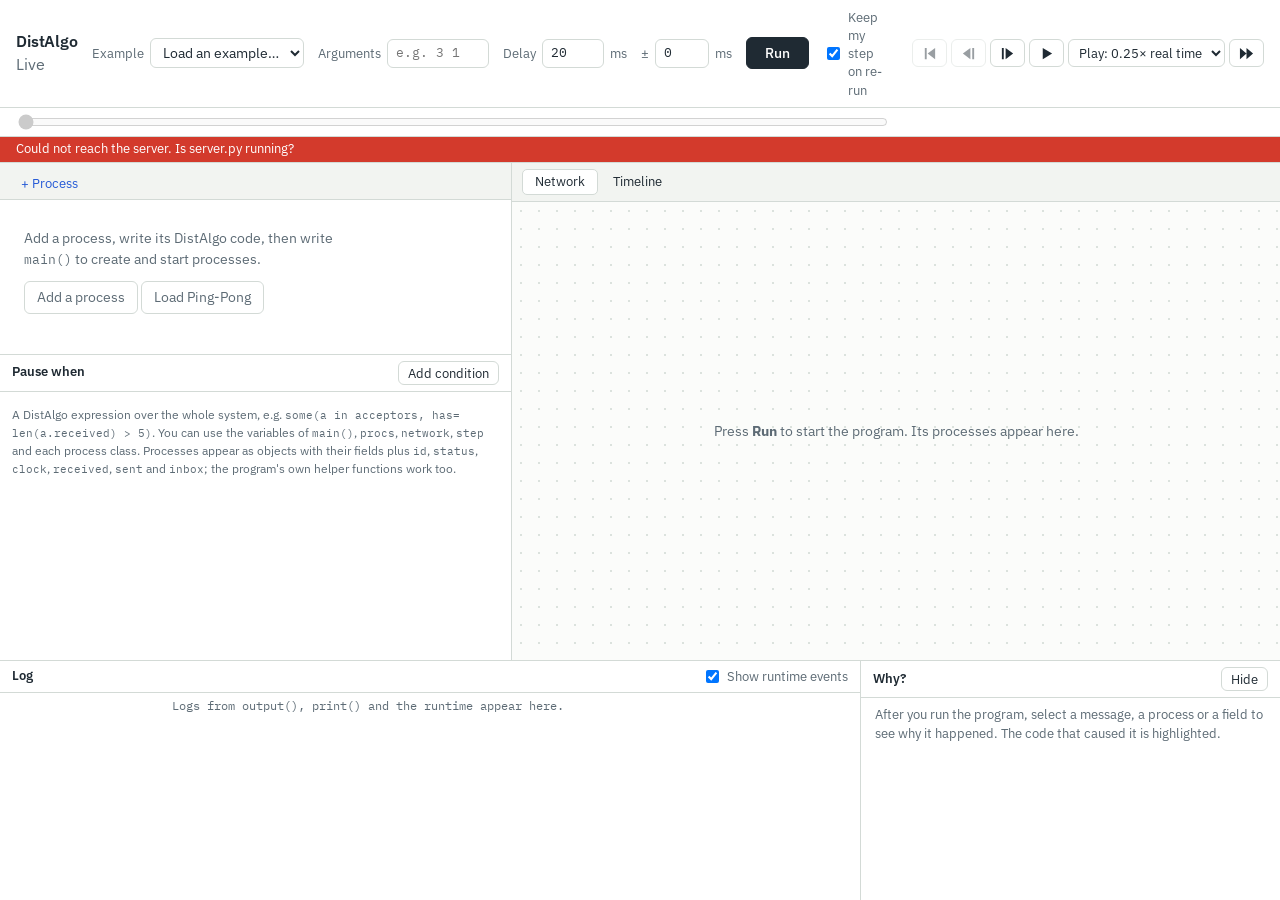
==== ui/replay/index.html @ 69dfcfcd "Copy the DistAlgo Live page as the starting point for the replay page Unchanged copies of app.js, st" ====
<!DOCTYPE html>
<html lang="en">
<head>
<meta charset="utf-8">
<meta name="viewport" content="width=device-width, initial-scale=1">
<title>DistAlgo Live</title>
<link rel="preconnect" href="https://fonts.googleapis.com">
<link rel="stylesheet" href="https://fonts.googleapis.com/css2?family=IBM+Plex+Mono:wght@400;500&family=IBM+Plex+Sans:wght@400;500;600&display=swap">
<link rel="stylesheet" href="style.css">
</head>
<body>
<header class="bar">
  <div class="brand">DistAlgo <span>Live</span></div>
  <label class="ctl">
    <span>Example</span>
    <select id="example"><option value="">Load an example…</option></select>
  </label>
  <label class="ctl">
    <span>Arguments</span>
    <input id="argv" type="text" spellcheck="false" placeholder="e.g. 3 1" size="10">
  </label>
  <label class="ctl" title="How long every message takes to arrive (virtual time)">
    <span>Delay</span>
    <input id="delay" type="number" min="0" step="1" value="20" style="width:62px"> <span>ms</span>
  </label>
  <label class="ctl" title="Extra random delay per message, 0 to this many ms (seeded, so runs repeat)">
    <span>±</span>
    <input id="jitter" type="number" min="0" step="1" value="0" style="width:54px"> <span>ms</span>
  </label>
  <button id="run" class="primary" title="Compile the program and run main() (Ctrl+Enter)">Run</button>
  <label class="check" title="When you re-run edited code, replay the same steps to get back to where you were">
    <input id="keep" type="checkbox" checked> Keep my step on re-run
  </label>
  <div class="spacer"></div>
  <nav class="transport" aria-label="Time controls">
    <button id="reset" title="Back to the start (step 0)" aria-label="Reset">
      <svg viewBox="0 0 16 16"><path d="M3 2h2v12H3zM14 2v12L6 8z"/></svg></button>
    <button id="back" title="Step back (←)" aria-label="Step back">
      <svg viewBox="0 0 16 16"><path d="M10 2v12L2 8zM14 2v12h-2V2z"/></svg></button>
    <button id="step" title="Step forward (→)" aria-label="Step forward">
      <svg viewBox="0 0 16 16"><path d="M6 2v12l8-6zM2 2h2v12H2z"/></svg></button>
    <button id="auto" title="Play steps one after another; pauses at breakpoints (space)" aria-label="Play">
      <svg class="i-play" viewBox="0 0 16 16"><path d="M4 2v12l10-6z"/></svg>
      <svg class="i-pause" viewBox="0 0 16 16"><path d="M3 2h4v12H3zM9 2h4v12H9z"/></svg></button>
    <select id="speed" title="How Play moves: one step at a time, or real time (the clock runs and pauses with Play)" aria-label="Play speed">
      <option value="steps">Play: step by step</option>
      <option value="0.1">Play: 0.1× real time</option>
      <option value="0.25" selected>Play: 0.25× real time</option>
      <option value="0.5">Play: 0.5× real time</option>
      <option value="1">Play: 1× real time</option>
      <option value="2">Play: 2× real time</option>
    </select>
    <button id="until" title="Run until a breakpoint or condition" aria-label="Run to breakpoint">
      <svg viewBox="0 0 16 16"><path d="M1 2v12l7-6zM8 2v12l7-6z"/></svg></button>
  </nav>
</header>

<div class="timebar">
  <input id="scrub" type="range" min="0" max="0" value="0" aria-label="Step">
  <div id="clock" class="clock"></div>
</div>
<div id="status" class="status" role="status"></div>

<main class="layout">
  <section class="left">
    <div class="tabs" id="tabs" role="tablist"></div>
    <div class="editor" id="editor">
      <div class="gutter" id="gutter" title="Click a line number to set a breakpoint"></div>
      <div class="code">
        <pre class="backdrop" id="backdrop" aria-hidden="true"></pre>
        <textarea id="code" spellcheck="false" autocapitalize="off" autocomplete="off" wrap="off"></textarea>
      </div>
    </div>
    <div class="empty" id="empty">
      <p>Add a process, write its DistAlgo code, then write <code>main()</code> to create and start processes.</p>
      <p><button id="add-first">Add a process</button> <button id="load-pingpong">Load Ping-Pong</button></p>
    </div>
    <section class="conds">
      <div class="panel-head">
        <h2>Pause when</h2>
        <button id="add-cond" class="small">Add condition</button>
      </div>
      <div id="cond-list"></div>
      <p class="hint">A DistAlgo expression over the whole system, e.g.
        <code>some(a in acceptors, has= len(a.received) &gt; 5)</code>.
        You can use <span id="cond-names">the variables of <code>main()</code>, <code>procs</code>, <code>network</code>, <code>step</code> and each process class</span>.
        Processes appear as objects with their fields plus <code>id</code>, <code>status</code>, <code>clock</code>,
        <code>received</code>, <code>sent</code> and <code>inbox</code>; the program's own helper functions work too.</p>
    </section>
  </section>

  <section class="right">
    <div class="viewtabs">
      <button data-view="network" class="on">Network</button>
      <button data-view="timeline">Timeline</button>
      <span class="legend" id="legend"></span>
    </div>
    <div class="stage" id="stage">
      <div class="net" id="net">
        <svg id="netsvg"></svg>
        <div class="cards" id="cards"></div>
      </div>
      <div class="timeline" id="timeline" hidden><svg id="tlsvg"></svg></div>
      <div class="stage-empty" id="stage-empty"><p>Press <b>Run</b> to start the program. Its processes appear here.</p></div>
    </div>
  </section>

  <section class="bottom">
    <div class="log-wrap">
      <div class="panel-head">
        <h2>Log</h2>
        <label class="check"><input id="show-sys" type="checkbox" checked> Show runtime events</label>
      </div>
      <div class="log" id="log"></div>
    </div>
    <aside class="why" id="why-wrap">
      <div class="panel-head">
        <h2>Why?</h2>
        <button id="why-toggle" class="small" aria-expanded="true">Hide</button>
      </div>
      <div class="why-body" id="why"></div>
    </aside>
  </section>
</main>
<div class="tip" id="tip"></div>
<script src="d3.min.js"></script>
<script src="app.js"></script>
</body>
</html>
---- ui/replay/style.css ----
:root {
  --paper: #f2f4f1;
  --canvas: #fbfcfa;
  --grid: #dbe2dd;
  --ink: #1f2a33;
  --muted: #5d6b75;
  --line: #d3dad6;
  --blue: #2459d6;
  --blue-soft: rgba(36, 89, 214, 0.12);
  --mark: rgba(245, 196, 40, 0.42);
  --mark-strong: rgba(245, 180, 20, 0.75);
  --red: #d33a2c;
  --ok: #2f7d4f;
  --mono: "IBM Plex Mono", ui-monospace, Menlo, Consolas, monospace;
  --sans: "IBM Plex Sans", system-ui, -apple-system, "Segoe UI", sans-serif;
  --code-size: 13px;
  --code-line: 20px;
}

* { box-sizing: border-box; }
html, body { height: 100%; margin: 0; }
body {
  font: 14px/1.45 var(--sans);
  color: var(--ink);
  background: var(--paper);
  display: flex;
  flex-direction: column;
  overflow: hidden;
}
button, input, select, textarea { font: inherit; color: inherit; }
code { font-family: var(--mono); font-size: 0.92em; }
h2 { font-size: 13px; font-weight: 600; margin: 0; }
:focus-visible { outline: 2px solid var(--blue); outline-offset: 1px; }

button {
  background: #fff;
  border: 1px solid var(--line);
  border-radius: 6px;
  padding: 5px 12px;
  cursor: pointer;
}
button:hover { border-color: #9fb0a8; }
button:disabled { opacity: 0.45; cursor: default; }
button.primary {
  background: var(--ink);
  color: #fff;
  border-color: var(--ink);
  font-weight: 500;
  padding: 5px 18px;
}
button.primary.stale { background: var(--blue); border-color: var(--blue); }
button.small { padding: 2px 9px; font-size: 12.5px; }

/* ---- top bar ---------------------------------------------------------- */
.bar {
  display: flex;
  align-items: center;
  gap: 14px;
  padding: 8px 16px;
  background: #fff;
  border-bottom: 1px solid var(--line);
}
.brand { font-weight: 600; font-size: 16px; letter-spacing: -0.01em; }
.brand span { font-weight: 400; color: var(--muted); }
.ctl { display: flex; align-items: center; gap: 6px; color: var(--muted); font-size: 12.5px; }
.ctl select, .ctl input {
  border: 1px solid var(--line);
  border-radius: 6px;
  padding: 4px 8px;
  background: #fff;
  color: var(--ink);
  font-size: 13.5px;
}
.ctl input { font-family: var(--mono); font-size: 13px; }
.check { display: flex; align-items: center; gap: 5px; font-size: 12.5px; color: var(--muted); }
.spacer { flex: 1; }
.transport { display: flex; gap: 4px; }
.transport button { padding: 5px 9px; line-height: 0; }
.transport svg { width: 15px; height: 15px; fill: var(--ink); }
#auto .i-pause { display: none; }
#auto.on .i-pause { display: inline; }
#auto.on .i-play { display: none; }
#auto.on { background: var(--blue-soft); border-color: var(--blue); }

.timebar {
  display: flex;
  align-items: center;
  gap: 14px;
  padding: 4px 16px;
  background: #fff;
  border-bottom: 1px solid var(--line);
}
#scrub { flex: 1; accent-color: var(--blue); }
.clock { font-size: 12.5px; color: var(--muted); white-space: nowrap; min-width: 360px; text-align: right; }
.clock b { color: var(--ink); font-weight: 500; }
.status {
  min-height: 26px;
  padding: 3px 16px;
  font-size: 13px;
  color: var(--muted);
  border-bottom: 1px solid var(--line);
  background: var(--paper);
  white-space: nowrap;
  overflow: hidden;
  text-overflow: ellipsis;
}
.status.error { color: #fff; background: var(--red); white-space: pre-wrap; }
.status.stop { color: var(--ink); background: var(--mark); }

/* ---- layout ----------------------------------------------------------- */
.layout {
  flex: 1;
  min-height: 0;
  display: grid;
  grid-template-columns: minmax(380px, 40%) 1fr;
  grid-template-rows: minmax(0, 1fr) 240px;
}
.left {
  grid-row: 1;
  display: flex;
  flex-direction: column;
  min-height: 0;
  border-right: 1px solid var(--line);
  background: #fff;
}
.right { grid-row: 1; display: flex; flex-direction: column; min-height: 0; min-width: 0; }
.bottom {
  grid-column: 1 / 3;
  display: flex;
  min-height: 0;
  border-top: 1px solid var(--line);
  background: #fff;
}
.panel-head {
  display: flex;
  align-items: center;
  justify-content: space-between;
  gap: 10px;
  padding: 6px 12px;
  border-bottom: 1px solid var(--line);
}

/* ---- tabs + editor ---------------------------------------------------- */
.tabs {
  display: flex;
  gap: 2px;
  padding: 6px 8px 0;
  border-bottom: 1px solid var(--line);
  overflow-x: auto;
  flex-shrink: 0;
  background: var(--paper);
}
.tab {
  position: relative;
  border: 1px solid transparent;
  border-bottom: none;
  border-radius: 6px 6px 0 0;
  padding: 5px 10px 6px 12px;
  background: transparent;
  display: flex;
  align-items: center;
  gap: 8px;
  white-space: nowrap;
  font-size: 13px;
}
.tab .swatch { width: 9px; height: 9px; border-radius: 50%; }
.tab.on { background: #fff; border-color: var(--line); margin-bottom: -1px; }
.tab .x { border: none; padding: 0 2px; background: none; color: var(--muted); line-height: 1; font-size: 14px; }
.tab .x:hover { color: var(--red); }
.tab.has-mark::after {
  content: "";
  position: absolute;
  top: 4px; right: 3px;
  width: 6px; height: 6px;
  border-radius: 50%;
  background: var(--mark-strong);
}
.tab.add { color: var(--blue); }
.tab-new { display: flex; gap: 4px; align-items: center; padding: 3px 4px; }
.tab-new input { width: 120px; border: 1px solid var(--blue); border-radius: 5px; padding: 2px 6px; font-family: var(--mono); font-size: 13px; }

.editor { flex: 1; min-height: 0; display: flex; font-family: var(--mono); font-size: var(--code-size); line-height: var(--code-line); }
.gutter {
  width: 46px;
  overflow: hidden;
  background: var(--paper);
  border-right: 1px solid var(--line);
  color: #93a29a;
  text-align: right;
  user-select: none;
  padding: 8px 0;
}
.gutter div { height: var(--code-line); padding-right: 8px; cursor: pointer; position: relative; }
.gutter div:hover { color: var(--ink); }
.gutter div.bp { color: #fff; }
.gutter div.bp::before {
  content: "";
  position: absolute;
  left: 6px; top: 3px;
  width: 34px; height: 14px;
  border-radius: 7px;
  background: var(--red);
  z-index: 0;
}
.gutter div span { position: relative; z-index: 1; }
.gutter .pm {
  position: absolute; left: 2px; top: 6px;
  width: 6px; height: 8px; border-radius: 2px;
}
.code { position: relative; flex: 1; min-width: 0; overflow: hidden; }
.code textarea, .code .backdrop {
  position: absolute;
  inset: 0;
  margin: 0;
  padding: 8px 10px;
  border: 0;
  font: inherit;
  line-height: inherit;
  white-space: pre;
  tab-size: 4;
  overflow: auto;
}
.code .backdrop { color: transparent; pointer-events: none; overflow: hidden; }
.code textarea {
  background: transparent;
  resize: none;
  outline: none;
  color: var(--ink);
  caret-color: var(--blue);
}
.backdrop div { height: var(--code-line); margin: 0 -10px; padding: 0 10px; }
.backdrop .here { background: var(--blue-soft); box-shadow: inset 3px 0 var(--blue); }
.backdrop .here2 { background: rgba(36, 89, 214, 0.06); box-shadow: inset 3px 0 rgba(36, 89, 214, 0.35); }
.backdrop .mark { background: var(--mark); }
.backdrop .mark-line { background: rgba(245, 196, 40, 0.18); box-shadow: inset 0 -2px var(--mark-strong); }
.backdrop .err { background: rgba(211, 58, 44, 0.14); box-shadow: inset 3px 0 var(--red); }
@keyframes sweep { from { background-size: 0% 100%; } to { background-size: 100% 100%; } }
.backdrop .mark.sweep {
  background: linear-gradient(var(--mark), var(--mark)) no-repeat;
  animation: sweep 0.45s ease-out forwards;
}
@media (prefers-reduced-motion: reduce) {
  .backdrop .mark.sweep { animation: none; background: var(--mark); }
}

.empty { padding: 28px 24px; color: var(--muted); max-width: 46ch; }
.empty p { margin: 0 0 12px; }

/* ---- conditions -------------------------------------------------------- */
.conds { border-top: 1px solid var(--line); flex-shrink: 0; max-height: 40%; overflow: auto; }
#cond-list { padding: 6px 12px 0; display: flex; flex-direction: column; gap: 5px; }
.cond { display: flex; align-items: center; gap: 6px; }
.cond input[type=text] {
  flex: 1;
  border: 1px solid var(--line);
  border-radius: 5px;
  padding: 3px 7px;
  font-family: var(--mono);
  font-size: 12.5px;
  min-width: 0;
}
.cond .val {
  font-size: 11.5px;
  padding: 1px 7px;
  border-radius: 9px;
  background: var(--paper);
  color: var(--muted);
  min-width: 44px;
  text-align: center;
}
.cond .val.t { background: var(--mark-strong); color: var(--ink); font-weight: 600; }
.cond .val.e { background: var(--red); color: #fff; }
.cond .x { border: none; background: none; color: var(--muted); padding: 0 4px; }
.cond-err { color: var(--red); font-size: 12px; font-family: var(--mono); margin: -2px 0 2px 26px; }
.hint { color: var(--muted); font-size: 12px; margin: 8px 12px 10px; line-height: 1.5; }

/* ---- stage ------------------------------------------------------------- */
.viewtabs { display: flex; align-items: center; gap: 2px; padding: 6px 10px; border-bottom: 1px solid var(--line); background: var(--paper); }
.viewtabs button { border-radius: 5px; padding: 3px 12px; font-size: 13px; background: transparent; border-color: transparent; }
.viewtabs button.on { background: #fff; border-color: var(--line); }
.legend { margin-left: auto; display: flex; gap: 12px; font-size: 12px; color: var(--muted); flex-wrap: wrap; }
.legend i { display: inline-block; width: 14px; height: 3px; vertical-align: middle; margin-right: 4px; border-radius: 2px; }
.stage {
  position: relative;
  flex: 1;
  min-height: 0;
  overflow: auto;
  background-color: var(--canvas);
  background-image: radial-gradient(var(--grid) 1px, transparent 1px);
  background-size: 18px 18px;
}
.stage-empty { position: absolute; inset: 0; display: grid; place-items: center; color: var(--muted); }
.net { position: relative; }
#netsvg { display: block; }
.cards { position: absolute; inset: 0; pointer-events: none; }
.card {
  position: absolute;
  pointer-events: auto;
  width: 236px;
  max-height: 210px;
  overflow: auto;
  background: #fff;
  border: 1px solid #c9d2cd;
  border-radius: 4px;
  font-size: 12px;
  line-height: 1.4;
  padding: 6px 8px 7px;
}
.card.sel { border-color: var(--blue); box-shadow: 0 0 0 2px var(--blue-soft); }
.card .head { display: flex; align-items: baseline; gap: 6px; margin-bottom: 3px; }
.card .name { font-weight: 600; font-size: 12.5px; cursor: pointer; }
.card .badge { font-size: 11px; padding: 0 6px; border-radius: 8px; background: var(--paper); color: var(--muted); }
.card .badge.blocked { background: #e6ecf8; color: var(--blue); }
.card .badge.paused { background: var(--blue); color: #fff; }
.card .badge.done { background: #e9eee9; color: var(--ok); }
.card .badge.crashed, .card .badge.stuck { background: var(--red); color: #fff; }
.card .badge.ready { background: #fff4d6; color: #8a6400; }
.card .clk { margin-left: auto; color: var(--muted); font-size: 11px; }
.card .at {
  display: block;
  font-family: var(--mono);
  font-size: 11px;
  color: var(--blue);
  cursor: pointer;
  white-space: nowrap;
  overflow: hidden;
  text-overflow: ellipsis;
  margin-bottom: 3px;
}
.card table { border-collapse: collapse; width: 100%; }
.card td { padding: 0 0 1px; vertical-align: top; font-family: var(--mono); font-size: 11.5px; }
.card td.k { color: var(--muted); padding-right: 8px; white-space: nowrap; width: 1%; }
.card td.v { word-break: break-word; }
.card tr.field { cursor: pointer; }
.card tr.field:hover td.k { color: var(--ink); }
.card tr.changed td.v { background: var(--mark); }
.card .sub { color: var(--muted); font-size: 11px; margin: 4px 0 1px; }
.card .inbox { font-family: var(--mono); font-size: 11px; color: #8a6400; }

.node circle.body { stroke: #fff; stroke-width: 2; cursor: pointer; }
.node text { fill: #fff; font: 600 11px var(--sans); pointer-events: none; }
.node .ring { fill: none; stroke-width: 2; }
.node.done circle.body { opacity: 0.45; }
.node.sel .ring { stroke: var(--blue); stroke-width: 3; }
.mesh { stroke: #c5cec9; stroke-dasharray: 2 5; }
.leader { stroke: #b9c3be; }
.msg path.line { fill: none; stroke-width: 1.8; cursor: pointer; }
.msg path.hit { fill: none; stroke: transparent; stroke-width: 14; cursor: pointer; }
.msg path.glow { fill: none; stroke: var(--mark-strong); stroke-width: 9; stroke-linecap: round; }
.msg text { font: 500 11px var(--mono); paint-order: stroke; stroke: var(--canvas); stroke-width: 4px; cursor: pointer; }
.msg.next path.line { stroke-width: 3; }
.msg.next text { font-weight: 600; }
.ghost { fill: none; stroke-width: 2; opacity: 0.35; }

/* timeline */
.timeline { padding: 0; }
.tl-col { stroke: #b9c3be; stroke-width: 2; }
.tl-now { stroke: var(--blue); stroke-width: 1; stroke-dasharray: 3 3; }
.tl-step { font: 10.5px var(--sans); fill: #93a29a; }
.tl-head { font: 600 12px var(--sans); }
.tl-msg { fill: none; stroke-width: 1.6; cursor: pointer; }
.tl-msg.fly { stroke-dasharray: 4 3; }
.tl-msg.drop { stroke-dasharray: 1 3; }
.tl-msg.glow { stroke: var(--mark-strong); stroke-width: 8; }
.tl-dot { cursor: pointer; }

/* ---- log + why --------------------------------------------------------- */
.log-wrap { flex: 1; min-width: 0; display: flex; flex-direction: column; }
.log { flex: 1; overflow: auto; font-family: var(--mono); font-size: 12px; padding: 4px 0; }
.log .row { display: grid; grid-template-columns: 52px 92px 1fr; gap: 8px; padding: 0 12px; white-space: pre-wrap; }
.log .row:hover { background: var(--paper); }
.log .row .s { color: #93a29a; text-align: right; }
.log .row .p { font-weight: 500; white-space: nowrap; overflow: hidden; text-overflow: ellipsis; }
.log .row.system .t, .log .row.debug .t { color: var(--muted); }
.log .row.output .t, .log .row.print .t { color: var(--ink); font-weight: 500; }
.log .row.error .t { color: var(--red); }
.log .row.now { background: rgba(36, 89, 214, 0.05); }
.log .row.later { opacity: 0.35; }

.why { width: 420px; border-left: 1px solid var(--line); display: flex; flex-direction: column; min-height: 0; }
.why.collapsed { width: 120px; }
.why.collapsed .why-body { display: none; }
.why-body { overflow: auto; padding: 8px 14px 12px; font-size: 13px; }
.why-body p { margin: 0 0 7px; max-width: 62ch; }
.why-body h3 { font-size: 13.5px; font-weight: 600; margin: 0 0 6px; }
.why-body .muted { color: var(--muted); }
.why-body code { background: var(--paper); padding: 0 3px; border-radius: 3px; }
.why-body a { color: var(--blue); cursor: pointer; text-decoration: none; }
.why-body a:hover { text-decoration: underline; }
.path { list-style: none; margin: 4px 0 8px; padding: 0; }
.path li { display: flex; gap: 8px; align-items: baseline; padding: 2px 0; cursor: pointer; }
.path li .loc { color: var(--muted); font-size: 11.5px; white-space: nowrap; min-width: 118px; }
.path li code { background: var(--mark); }
.path li.self code { background: transparent; box-shadow: inset 0 -2px var(--mark-strong); }
.items { margin: 2px 0 8px; padding-left: 16px; }
.items li { margin: 1px 0; }

.tip {
  position: fixed;
  pointer-events: none;
  background: var(--ink);
  color: #fff;
  font: 12px/1.35 var(--mono);
  padding: 5px 8px;
  border-radius: 6px;
  max-width: 420px;
  white-space: pre-wrap;
  opacity: 0;
  transition: opacity 0.12s;
  z-index: 10;
}

/* many processes: one-line values, expand the selected card */
.card.compact { max-height: 104px; width: 236px; }
.card.compact td.v { white-space: nowrap; overflow: hidden; text-overflow: ellipsis; max-width: 150px; }
.card.compact .sub:not(:last-child), .card.compact .inbox { display: none; }
.card.compact.sel, .card.compact:hover { max-height: 300px; z-index: 2; }
.card.compact.sel td.v, .card.compact:hover td.v { white-space: normal; }
.tl-msg.fly { opacity: 0.45; }
.path.here li code { background: var(--blue-soft); }

#speed { border: 1px solid var(--line); border-radius: 6px; padding: 4px 6px; background: #fff; font-size: 12.5px; }
.ctl input[type=number] { font-family: var(--mono); }
.card .timers { font-family: var(--mono); font-size: 11px; color: #8a5a00; }
.timer-badge text { font: 600 10px var(--mono); fill: #8a5a00; }
.timer-badge circle { fill: #fff7e0; stroke: #d9a520; stroke-width: 1.5; }
.inflight-dot { stroke: #fff; stroke-width: 1.5; }
.tl-timer { fill: #fff7e0; stroke: #d9a520; stroke-width: 1.5; cursor: default; }
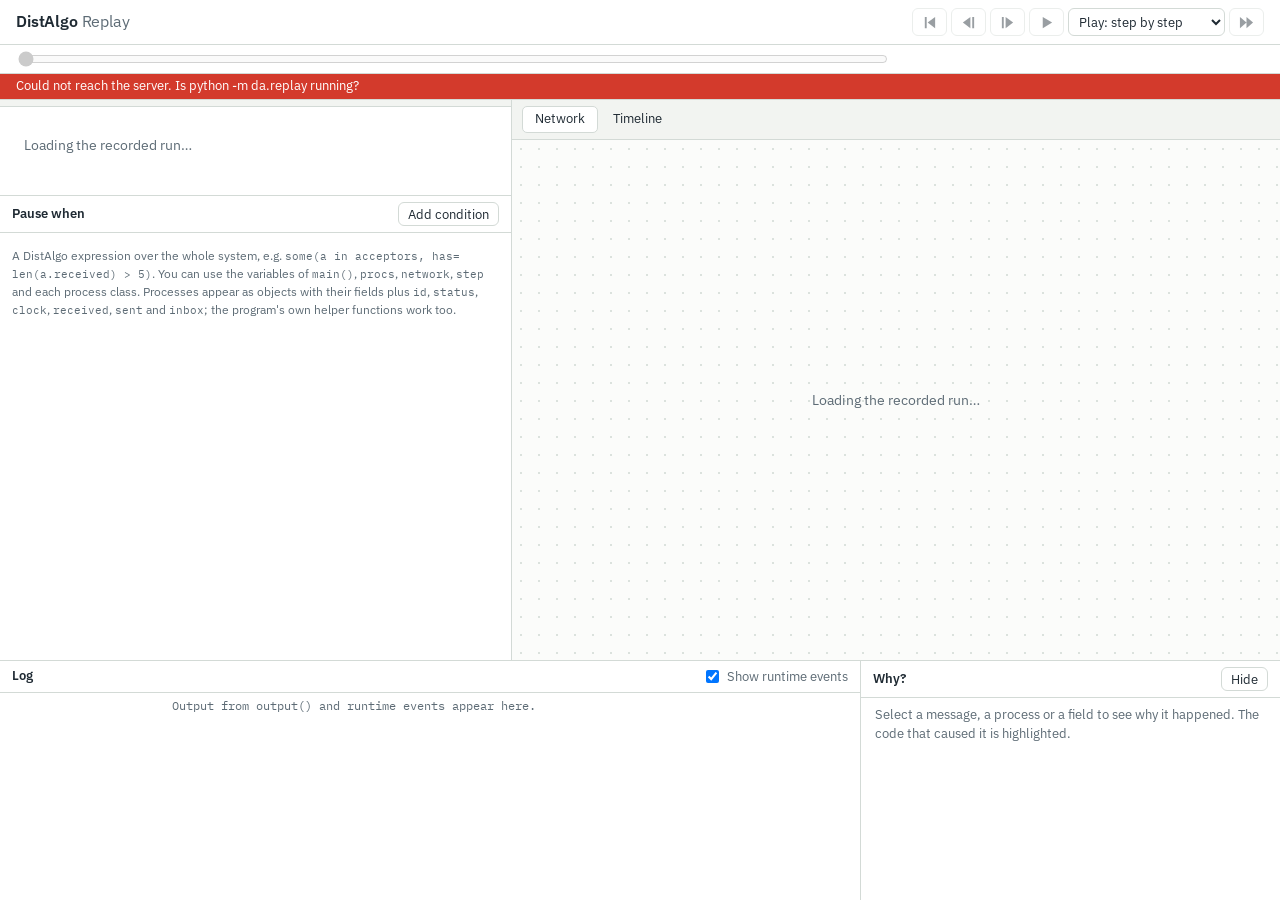
==== commit ee4edd04: "Adapt the DistAlgo Live page to replaying a recorded run Same layout, views, cards, timeline, Why pa" ====
--- a/ui/replay/index.html
+++ b/ui/replay/index.html
@@ -3,34 +3,15 @@
 <head>
 <meta charset="utf-8">
 <meta name="viewport" content="width=device-width, initial-scale=1">
-<title>DistAlgo Live</title>
+<title>DistAlgo Replay</title>
 <link rel="preconnect" href="https://fonts.googleapis.com">
 <link rel="stylesheet" href="https://fonts.googleapis.com/css2?family=IBM+Plex+Mono:wght@400;500&family=IBM+Plex+Sans:wght@400;500;600&display=swap">
 <link rel="stylesheet" href="style.css">
 </head>
 <body>
 <header class="bar">
-  <div class="brand">DistAlgo <span>Live</span></div>
-  <label class="ctl">
-    <span>Example</span>
-    <select id="example"><option value="">Load an example…</option></select>
-  </label>
-  <label class="ctl">
-    <span>Arguments</span>
-    <input id="argv" type="text" spellcheck="false" placeholder="e.g. 3 1" size="10">
-  </label>
-  <label class="ctl" title="How long every message takes to arrive (virtual time)">
-    <span>Delay</span>
-    <input id="delay" type="number" min="0" step="1" value="20" style="width:62px"> <span>ms</span>
-  </label>
-  <label class="ctl" title="Extra random delay per message, 0 to this many ms (seeded, so runs repeat)">
-    <span>±</span>
-    <input id="jitter" type="number" min="0" step="1" value="0" style="width:54px"> <span>ms</span>
-  </label>
-  <button id="run" class="primary" title="Compile the program and run main() (Ctrl+Enter)">Run</button>
-  <label class="check" title="When you re-run edited code, replay the same steps to get back to where you were">
-    <input id="keep" type="checkbox" checked> Keep my step on re-run
-  </label>
+  <div class="brand">DistAlgo <span>Replay</span></div>
+  <div class="trace-info" id="trace-info" title="The recorded run being replayed"></div>
   <div class="spacer"></div>
   <nav class="transport" aria-label="Time controls">
     <button id="reset" title="Back to the start (step 0)" aria-label="Reset">
@@ -39,13 +20,13 @@
       <svg viewBox="0 0 16 16"><path d="M10 2v12L2 8zM14 2v12h-2V2z"/></svg></button>
     <button id="step" title="Step forward (→)" aria-label="Step forward">
       <svg viewBox="0 0 16 16"><path d="M6 2v12l8-6zM2 2h2v12H2z"/></svg></button>
-    <button id="auto" title="Play steps one after another; pauses at breakpoints (space)" aria-label="Play">
+    <button id="auto" title="Play the recorded steps one after another; pauses at breakpoints (space)" aria-label="Play">
       <svg class="i-play" viewBox="0 0 16 16"><path d="M4 2v12l10-6z"/></svg>
       <svg class="i-pause" viewBox="0 0 16 16"><path d="M3 2h4v12H3zM9 2h4v12H9z"/></svg></button>
-    <select id="speed" title="How Play moves: one step at a time, or real time (the clock runs and pauses with Play)" aria-label="Play speed">
-      <option value="steps">Play: step by step</option>
+    <select id="speed" title="How Play moves: one step at a time, or at the speed the run was recorded" aria-label="Play speed">
+      <option value="steps" selected>Play: step by step</option>
       <option value="0.1">Play: 0.1× real time</option>
-      <option value="0.25" selected>Play: 0.25× real time</option>
+      <option value="0.25">Play: 0.25× real time</option>
       <option value="0.5">Play: 0.5× real time</option>
       <option value="1">Play: 1× real time</option>
       <option value="2">Play: 2× real time</option>
@@ -65,15 +46,14 @@
   <section class="left">
     <div class="tabs" id="tabs" role="tablist"></div>
     <div class="editor" id="editor">
-      <div class="gutter" id="gutter" title="Click a line number to set a breakpoint"></div>
+      <div class="gutter" id="gutter" title="Click a line number to set a breakpoint: Run to breakpoint stops at the next step that reaches it (a send, output, await, new/setup/start or receive handler on that line)"></div>
       <div class="code">
         <pre class="backdrop" id="backdrop" aria-hidden="true"></pre>
-        <textarea id="code" spellcheck="false" autocapitalize="off" autocomplete="off" wrap="off"></textarea>
+        <textarea id="code" spellcheck="false" autocapitalize="off" autocomplete="off" wrap="off" readonly aria-label="Program source (read-only)"></textarea>
       </div>
     </div>
     <div class="empty" id="empty">
-      <p>Add a process, write its DistAlgo code, then write <code>main()</code> to create and start processes.</p>
-      <p><button id="add-first">Add a process</button> <button id="load-pingpong">Load Ping-Pong</button></p>
+      <p>Loading the recorded run…</p>
     </div>
     <section class="conds">
       <div class="panel-head">
@@ -101,7 +81,7 @@
         <div class="cards" id="cards"></div>
       </div>
       <div class="timeline" id="timeline" hidden><svg id="tlsvg"></svg></div>
-      <div class="stage-empty" id="stage-empty"><p>Press <b>Run</b> to start the program. Its processes appear here.</p></div>
+      <div class="stage-empty" id="stage-empty"><p>Loading the recorded run…</p></div>
     </div>
   </section>
 
--- a/ui/replay/style.css
+++ b/ui/replay/style.css
@@ -426,3 +426,9 @@
 .timer-badge circle { fill: #fff7e0; stroke: #d9a520; stroke-width: 1.5; }
 .inflight-dot { stroke: #fff; stroke-width: 1.5; }
 .tl-timer { fill: #fff7e0; stroke: #d9a520; stroke-width: 1.5; cursor: default; }
+
+/* ---- replay: what differs from DistAlgo Live ---- */
+.trace-info { font-size: 12px; color: var(--muted); white-space: nowrap; overflow: hidden;
+  text-overflow: ellipsis; min-width: 0; flex: 0 1 auto; }
+.trace-info b { color: var(--ink, inherit); font-weight: 500; }
+.code textarea[readonly] { cursor: default; caret-color: transparent; }
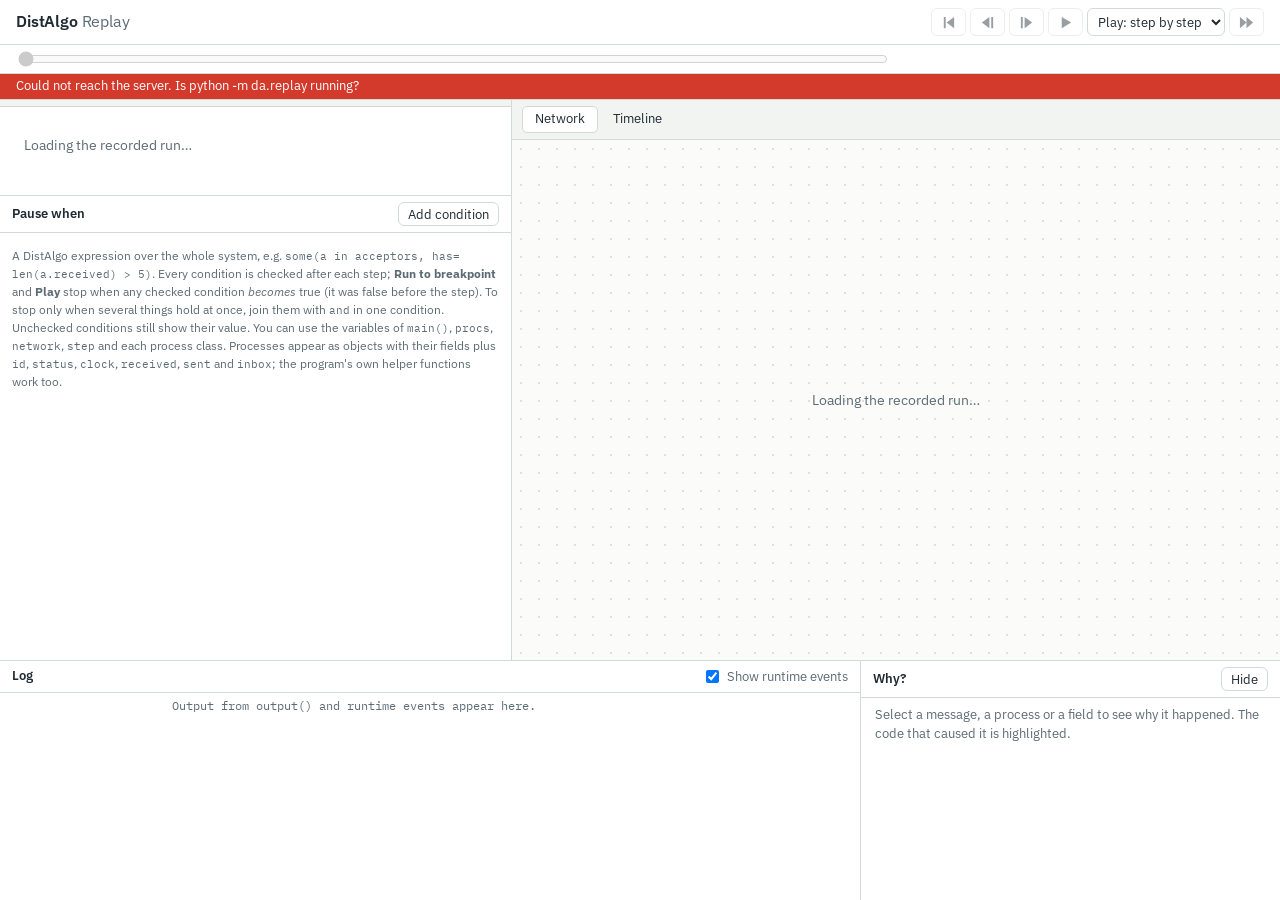
==== commit 17b8a304: "Replay: record positions of programs under da/, clearer conditions, play speed - Recording: a .da fi" ====
--- a/ui/replay/index.html
+++ b/ui/replay/index.html
@@ -23,14 +23,14 @@
     <button id="auto" title="Play the recorded steps one after another; pauses at breakpoints (space)" aria-label="Play">
       <svg class="i-play" viewBox="0 0 16 16"><path d="M4 2v12l10-6z"/></svg>
       <svg class="i-pause" viewBox="0 0 16 16"><path d="M3 2h4v12H3zM9 2h4v12H9z"/></svg></button>
-    <select id="speed" title="How Play moves: one step at a time, or at the speed the run was recorded" aria-label="Play speed">
+    <select id="speed" title="How Play moves: one step at a time, at the speed the run was recorded, or that speed times a factor" aria-label="Play speed">
       <option value="steps" selected>Play: step by step</option>
-      <option value="0.1">Play: 0.1× real time</option>
-      <option value="0.25">Play: 0.25× real time</option>
-      <option value="0.5">Play: 0.5× real time</option>
-      <option value="1">Play: 1× real time</option>
-      <option value="2">Play: 2× real time</option>
+      <option value="1">Play: real time</option>
+      <option value="x">Play: × real time</option>
     </select>
+    <label class="speed-x" id="speed-x-wrap" hidden title="Play at this many times the recorded speed (0.5 = half speed)">
+      <input id="speed-x" type="number" min="0.01" step="0.25" value="0.25" aria-label="Times real time"> ×
+    </label>
     <button id="until" title="Run until a breakpoint or condition" aria-label="Run to breakpoint">
       <svg viewBox="0 0 16 16"><path d="M1 2v12l7-6zM8 2v12l7-6z"/></svg></button>
   </nav>
@@ -63,6 +63,9 @@
       <div id="cond-list"></div>
       <p class="hint">A DistAlgo expression over the whole system, e.g.
         <code>some(a in acceptors, has= len(a.received) &gt; 5)</code>.
+        Every condition is checked after each step; <b>Run to breakpoint</b> and <b>Play</b> stop when any
+        checked condition <i>becomes</i> true (it was false before the step). To stop only when several things
+        hold at once, join them with <code>and</code> in one condition. Unchecked conditions still show their value.
         You can use <span id="cond-names">the variables of <code>main()</code>, <code>procs</code>, <code>network</code>, <code>step</code> and each process class</span>.
         Processes appear as objects with their fields plus <code>id</code>, <code>status</code>, <code>clock</code>,
         <code>received</code>, <code>sent</code> and <code>inbox</code>; the program's own helper functions work too.</p>
--- a/ui/replay/style.css
+++ b/ui/replay/style.css
@@ -428,6 +428,10 @@
 .tl-timer { fill: #fff7e0; stroke: #d9a520; stroke-width: 1.5; cursor: default; }
 
 /* ---- replay: what differs from DistAlgo Live ---- */
+.speed-x { display: inline-flex; align-items: center; gap: 4px; color: var(--muted); font-size: 12.5px; }
+.speed-x[hidden] { display: none; }
+.speed-x input { width: 64px; font-family: var(--mono); font-size: 13px; padding: 4px 6px;
+  border: 1px solid var(--line); border-radius: 6px; background: #fff; }
 .trace-info { font-size: 12px; color: var(--muted); white-space: nowrap; overflow: hidden;
   text-overflow: ellipsis; min-width: 0; flex: 0 1 auto; }
 .trace-info b { color: var(--ink, inherit); font-weight: 500; }
